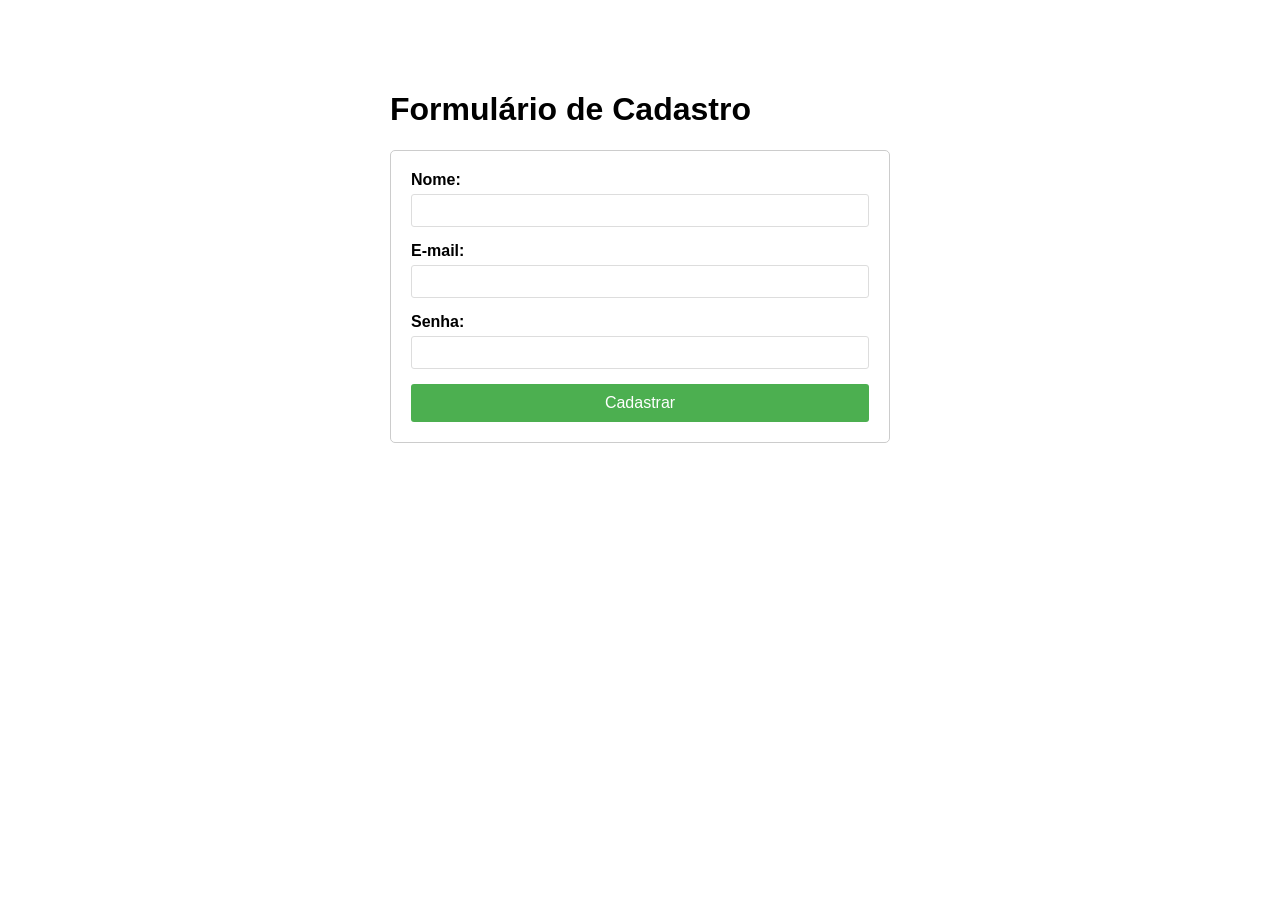
==== formulario.html @ 4881ce13 "Create formulario.html" ====
<!DOCTYPE html>
  <html lang="pt-BR">
  <head>
      <meta charset="UTF-8">
      <meta name="viewport" content="width=device-width, initial-scale=1.0">
      <title>Formulário de Cadastro</title>
      <style>
          body {
              font-family: Arial, sans-serif;
            max-width: 500px;
            margin: 50px auto;
            padding: 20px;
}
        form {
                      border: 1px solid #ccc;
            padding: 20px;
            border-radius: 5px;
}
        label {
                      display: block;
            margin-bottom: 5px;
            font-weight: bold;
}
        input {
            width: 100%;
            padding: 8px;
            margin-bottom: 15px;
            border: 1px solid #ddd;
            border-radius: 3px;
            box-sizing: border-box;
}
        button {
            width: 100%;
            padding: 10px;
            background-color: #4CAF50;
            color: white;
            border: none;
            border-radius: 3px;
            cursor: pointer;
                      font-size: 16px;
}
        button:hover {
            background-color: #45a049;
}
    </style>
</head>
<body>
    <h1>Formulário de Cadastro</h1>
          <form>
        <label for="nome">Nome:</label>
              <input type="text" id="nome" name="nome" required>

              <label for="email">E-mail:</label>
              <input type="email" id="email" name="email" required>

        <label for="senha">Senha:</label>
        <input type="password" id="senha" name="senha" required>

        <button type="submit">Cadastrar</button>
    </form>
</body>
      </html>
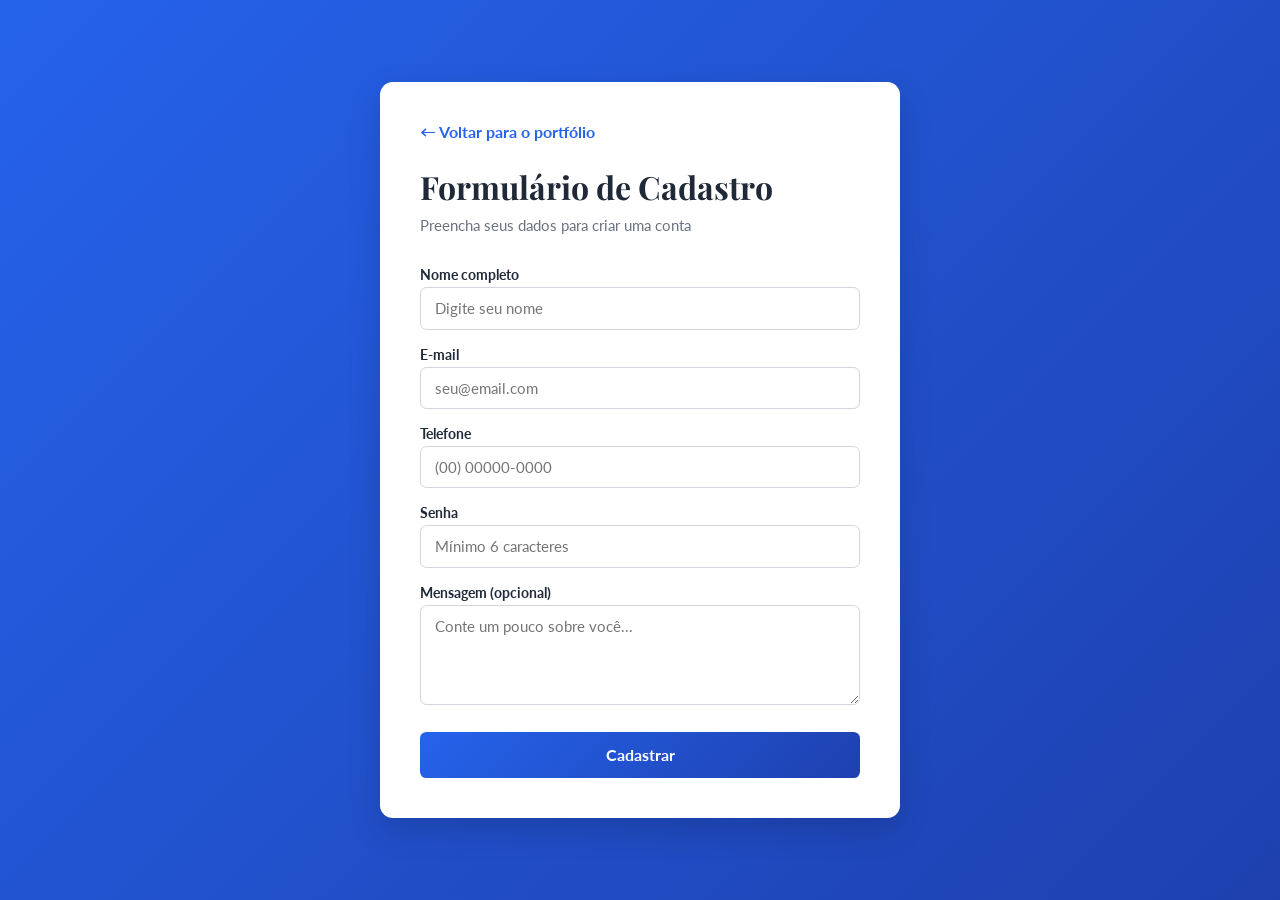
==== commit 8bbccd22: "feat: Redesenha formulario com fonte customizada e novos campos" ====
--- a/formulario.html
+++ b/formulario.html
@@ -1,62 +1,134 @@
 <!DOCTYPE html>
-  <html lang="pt-BR">
-  <head>
-      <meta charset="UTF-8">
-      <meta name="viewport" content="width=device-width, initial-scale=1.0">
-      <title>Formulário de Cadastro</title>
-      <style>
-          body {
-              font-family: Arial, sans-serif;
-            max-width: 500px;
-            margin: 50px auto;
-            padding: 20px;
-}
+<html lang="pt-BR">
+<head>
+    <meta charset="UTF-8">
+    <meta name="viewport" content="width=device-width, initial-scale=1.0">
+    <title>Cadastro - Flávio Tomaz</title>
+    <link href="https://fonts.googleapis.com/css2?family=Playfair+Display:wght@700&family=Lato:wght@300;400;700&display=swap" rel="stylesheet">
+    <style>
+        * {
+            margin: 0;
+            padding: 0;
+            box-sizing: border-box;
+        }
+        body {
+            font-family: 'Lato', sans-serif;
+            background: linear-gradient(135deg, #2563eb 0%, #1e40af 100%);
+            min-height: 100vh;
+            display: flex;
+            align-items: center;
+            justify-content: center;
+            padding: 2rem 1rem;
+            color: #374151;
+        }
+        .form-container {
+            background: white;
+            max-width: 520px;
+            width: 100%;
+            padding: 2.5rem;
+            border-radius: 0.8rem;
+            box-shadow: 0 12px 32px rgba(0, 0, 0, 0.15);
+        }
+        .back-link {
+            display: inline-block;
+            color: #2563eb;
+            text-decoration: none;
+            font-weight: 700;
+            margin-bottom: 1.5rem;
+            transition: color 0.3s ease;
+        }
+        .back-link:hover {
+            color: #1e40af;
+            text-decoration: underline;
+        }
+        h1 {
+            font-family: 'Playfair Display', serif;
+            color: #1f2937;
+            font-size: 2rem;
+            margin-bottom: 0.5rem;
+        }
+        .subtitle {
+            color: #6b7280;
+            margin-bottom: 2rem;
+            font-size: 0.95rem;
+        }
         form {
-                      border: 1px solid #ccc;
-            padding: 20px;
-            border-radius: 5px;
-}
+            display: flex;
+            flex-direction: column;
+            gap: 1rem;
+        }
         label {
-                      display: block;
-            margin-bottom: 5px;
-            font-weight: bold;
-}
-        input {
+            font-weight: 700;
+            font-size: 0.9rem;
+            color: #1f2937;
+            margin-bottom: 0.25rem;
+            display: block;
+        }
+        input, textarea {
             width: 100%;
-            padding: 8px;
-            margin-bottom: 15px;
-            border: 1px solid #ddd;
-            border-radius: 3px;
-            box-sizing: border-box;
-}
+            padding: 0.7rem 0.9rem;
+            border: 1px solid #d1d5db;
+            border-radius: 0.4rem;
+            font-family: inherit;
+            font-size: 0.95rem;
+            transition: border-color 0.3s ease, box-shadow 0.3s ease;
+        }
+        input:focus, textarea:focus {
+            outline: none;
+            border-color: #2563eb;
+            box-shadow: 0 0 0 3px rgba(37, 99, 235, 0.15);
+        }
+        textarea {
+            resize: vertical;
+            min-height: 100px;
+        }
         button {
-            width: 100%;
-            padding: 10px;
-            background-color: #4CAF50;
+            background: linear-gradient(135deg, #2563eb 0%, #1e40af 100%);
             color: white;
+            padding: 0.85rem;
             border: none;
-            border-radius: 3px;
+            border-radius: 0.4rem;
+            font-family: inherit;
+            font-size: 1rem;
+            font-weight: 700;
             cursor: pointer;
-                      font-size: 16px;
-}
+            transition: transform 0.3s ease, box-shadow 0.3s ease;
+            margin-top: 0.5rem;
+        }
         button:hover {
-            background-color: #45a049;
-}
+            transform: translateY(-2px);
+            box-shadow: 0 8px 16px rgba(37, 99, 235, 0.3);
+        }
     </style>
 </head>
 <body>
-    <h1>Formulário de Cadastro</h1>
-          <form>
-        <label for="nome">Nome:</label>
-              <input type="text" id="nome" name="nome" required>
-
-              <label for="email">E-mail:</label>
-              <input type="email" id="email" name="email" required>
-
-        <label for="senha">Senha:</label>
-        <input type="password" id="senha" name="senha" required>
-
-        <button type="submit">Cadastrar</button>
-    </form>
+    <div class="form-container">
+        <a href="portfolio.html" class="back-link">← Voltar para o portfólio</a>
+        <h1>Formulário de Cadastro</h1>
+        <p class="subtitle">Preencha seus dados para criar uma conta</p>
+        <form>
+            <div>
+                <label for="nome">Nome completo</label>
+                <input type="text" id="nome" name="nome" placeholder="Digite seu nome" required>
+            </div>
+            <div>
+                <label for="email">E-mail</label>
+                <input type="email" id="email" name="email" placeholder="seu@email.com" required>
+            </div>
+            <div>
+                <label for="telefone">Telefone</label>
+                <input type="tel" id="telefone" name="telefone" placeholder="(00) 00000-0000">
+            </div>
+            <div>
+                <label for="senha">Senha</label>
+                <input type="password" id="senha" name="senha" placeholder="Mínimo 6 caracteres" required minlength="6">
+            </div>
+            <div>
+                <label for="mensagem">Mensagem (opcional)</label>
+                <textarea id="mensagem" name="mensagem" placeholder="Conte um pouco sobre você..."></textarea>
+            </div>
+            <button type="submit">Cadastrar</button>
+        </form>
+    </div>
 </body>
-      </html>
+</html>
